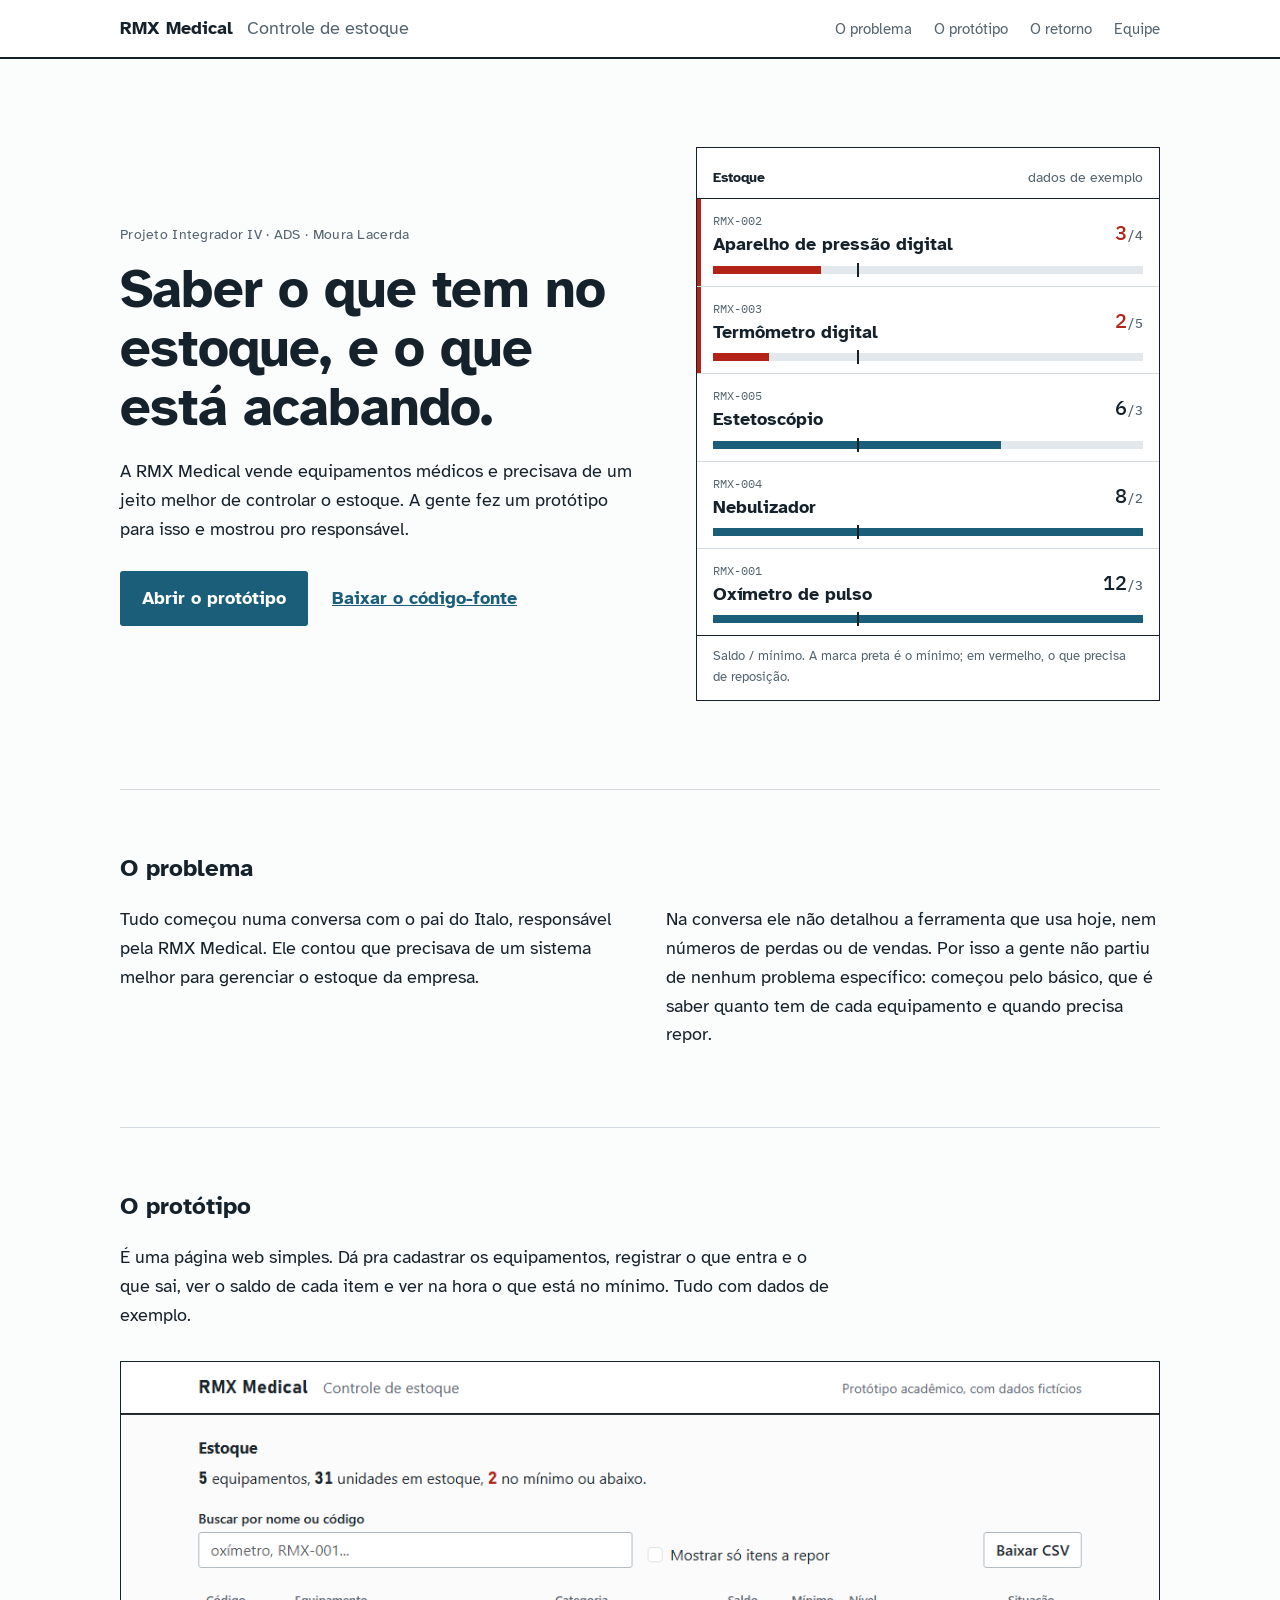
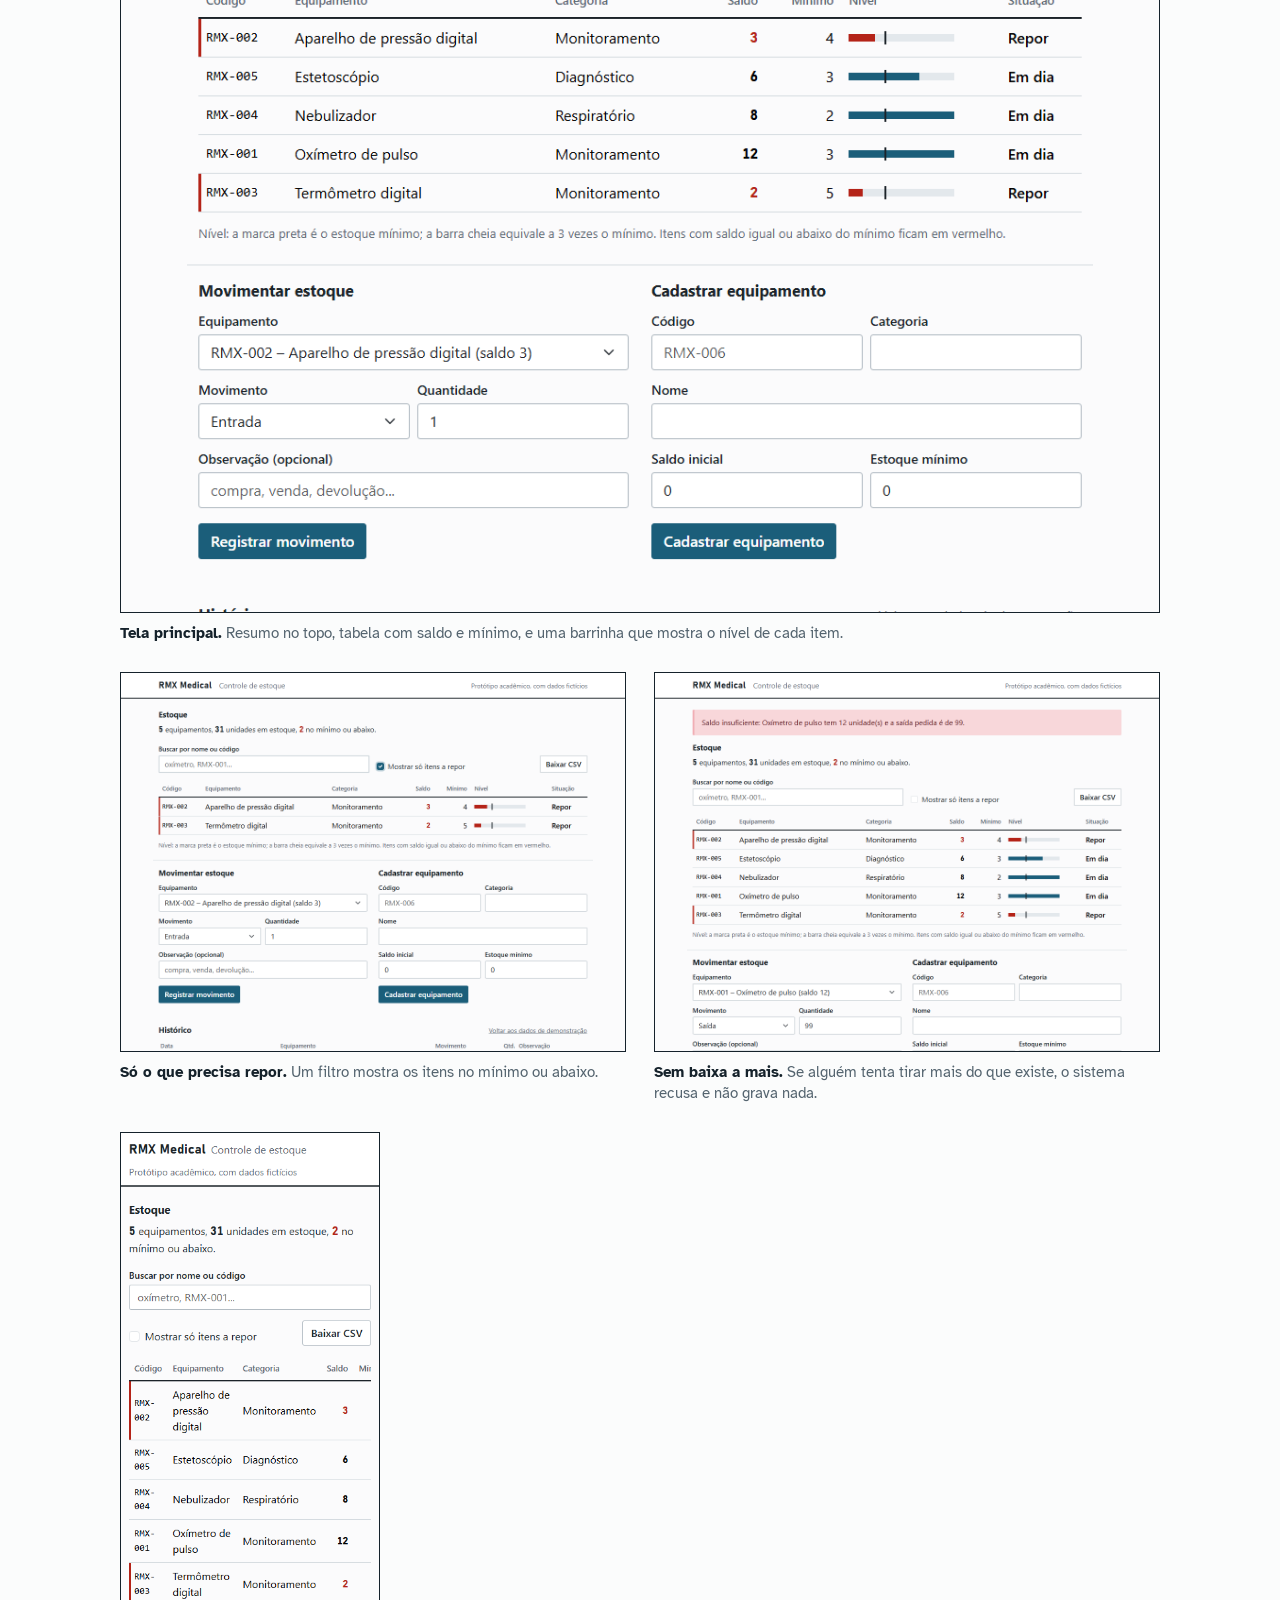
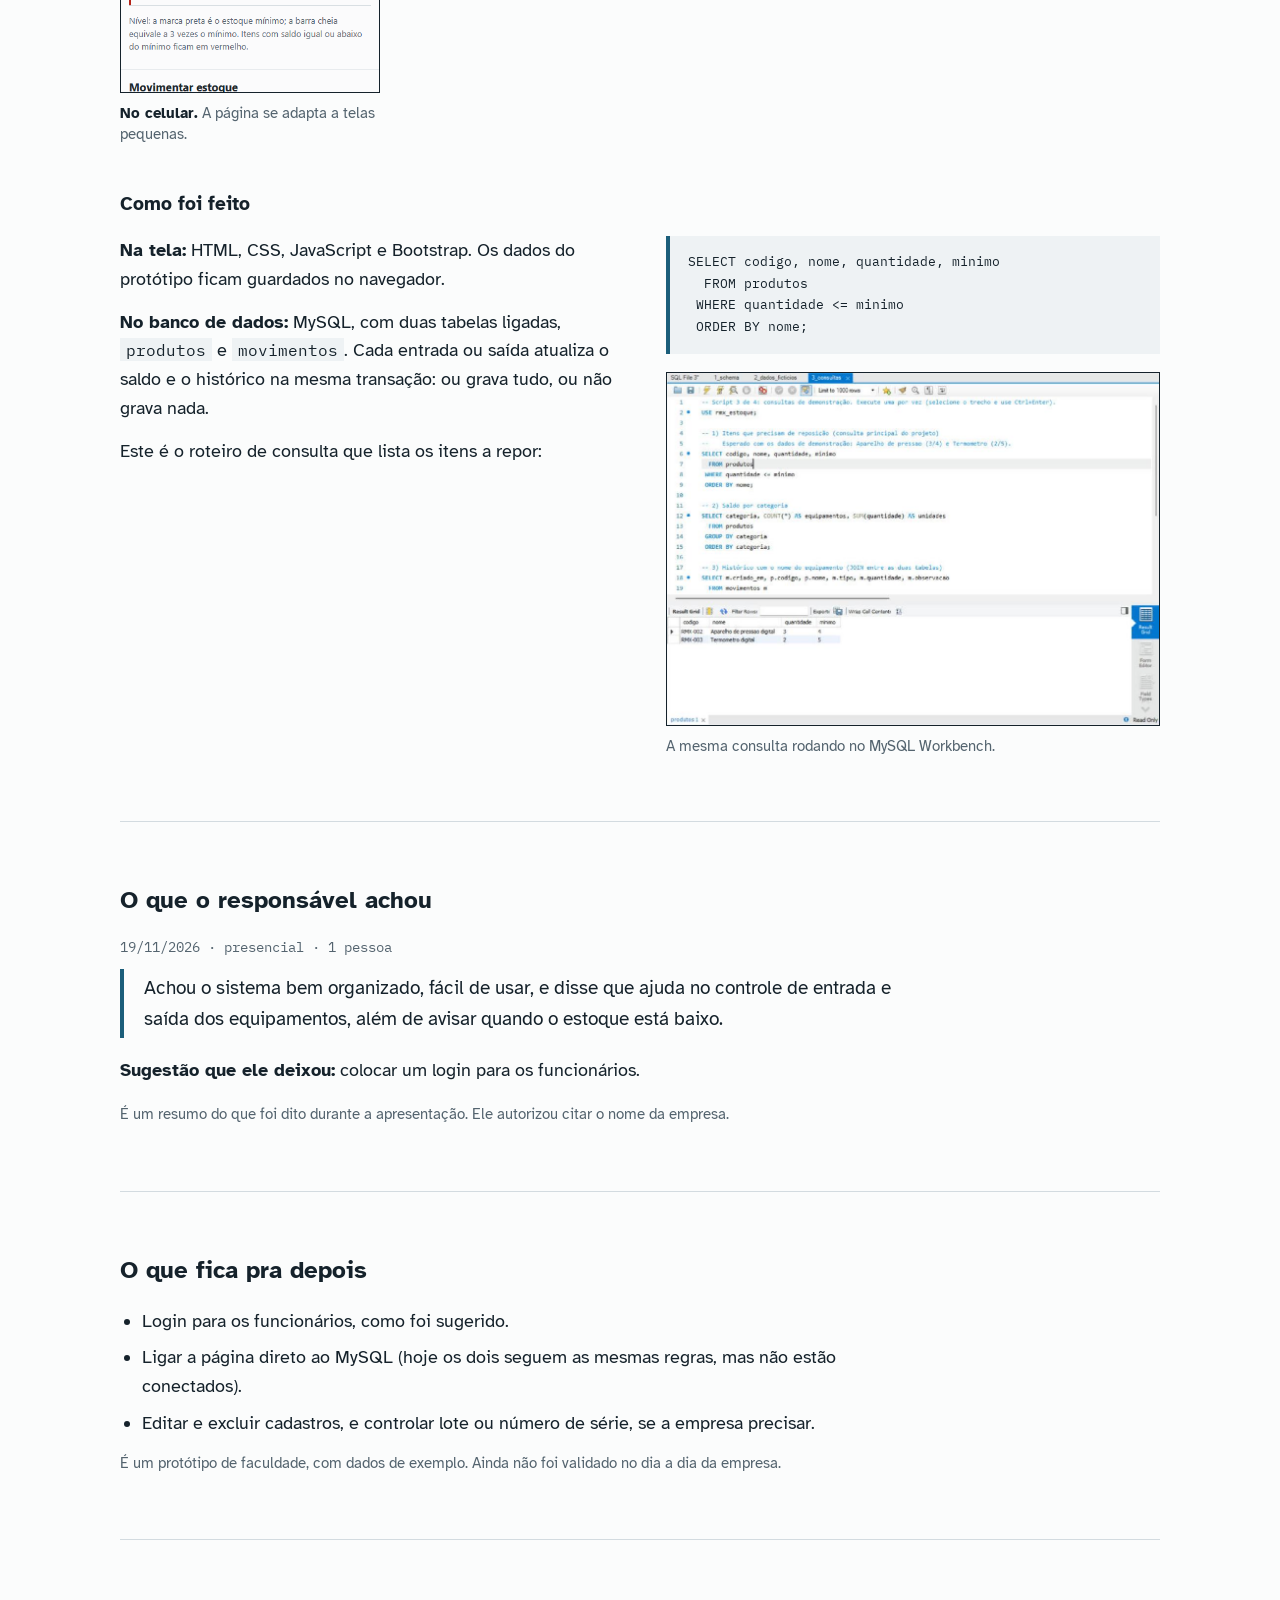
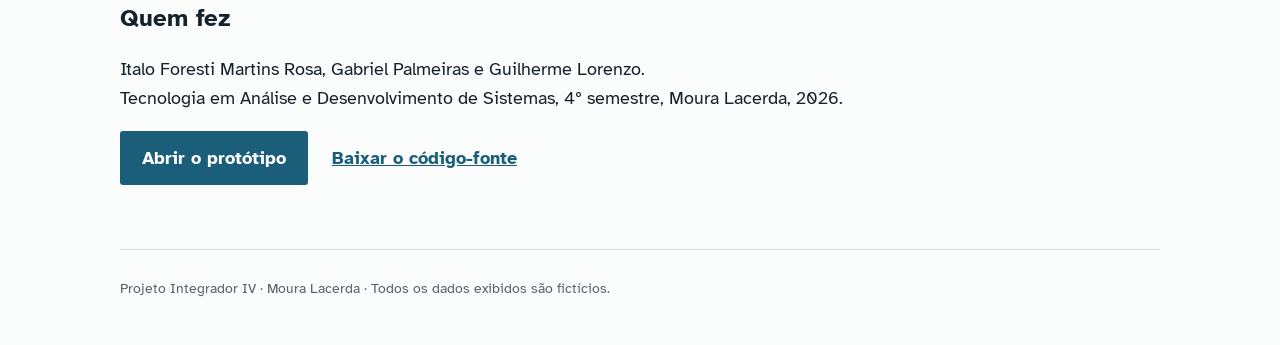
==== index.html @ 79e72b9f "Pagina de apresentacao do projeto RMX Medical (PI IV)" ====
<!DOCTYPE html>
<html lang="pt-BR">
<head>
  <meta charset="UTF-8">
  <meta name="viewport" content="width=device-width, initial-scale=1">
  <title>RMX Medical – Controle de estoque</title>
  <meta name="description" content="Protótipo de controle de estoque feito para a RMX Medical no Projeto Integrador IV (ADS, Moura Lacerda).">
  <link rel="preconnect" href="https://fonts.googleapis.com">
  <link rel="preconnect" href="https://fonts.gstatic.com" crossorigin>
  <link href="https://fonts.googleapis.com/css2?family=Atkinson+Hyperlegible:ital,wght@0,400;0,700;1,400&family=IBM+Plex+Mono:wght@400;500&display=swap" rel="stylesheet">
  <link rel="stylesheet" href="css/style.css">
</head>
<body>

<header class="topo">
  <div class="miolo topo-linha">
    <a class="marca" href="#inicio">RMX Medical <span>Controle de estoque</span></a>
    <nav aria-label="Seções">
      <a href="#problema">O problema</a>
      <a href="#prototipo">O protótipo</a>
      <a href="#retorno">O retorno</a>
      <a href="#equipe">Equipe</a>
    </nav>
  </div>
</header>

<main id="inicio">

  <!-- Abertura -->
  <section class="abertura miolo">
    <div class="abertura-texto">
      <p class="sobre">Projeto Integrador IV · ADS · Moura Lacerda</p>
      <h1>Saber o que tem no estoque, e o que está acabando.</h1>
      <p class="chamada">A RMX Medical vende equipamentos médicos e precisava de um jeito melhor de controlar o estoque. A gente fez um protótipo para isso e mostrou pro responsável.</p>
      <p class="acoes">
        <a class="botao" href="sistema/index.html">Abrir o protótipo</a>
        <a class="link" href="rmx-codigo-fonte.zip" download>Baixar o código-fonte</a>
      </p>
    </div>

    <figure class="painel" aria-label="Exemplo do que o protótipo mostra">
      <figcaption class="painel-topo"><span>Estoque</span><span>dados de exemplo</span></figcaption>
      <ul class="linhas">
        <li class="repor"><span class="cod">RMX-002</span><span class="nome">Aparelho de pressão digital</span><span class="num">3<small>/4</small></span><span class="barra" style="--n:25%"></span></li>
        <li class="repor"><span class="cod">RMX-003</span><span class="nome">Termômetro digital</span><span class="num">2<small>/5</small></span><span class="barra" style="--n:13%"></span></li>
        <li><span class="cod">RMX-005</span><span class="nome">Estetoscópio</span><span class="num">6<small>/3</small></span><span class="barra" style="--n:67%"></span></li>
        <li><span class="cod">RMX-004</span><span class="nome">Nebulizador</span><span class="num">8<small>/2</small></span><span class="barra" style="--n:100%"></span></li>
        <li><span class="cod">RMX-001</span><span class="nome">Oxímetro de pulso</span><span class="num">12<small>/3</small></span><span class="barra" style="--n:100%"></span></li>
      </ul>
      <p class="painel-nota">Saldo / mínimo. A marca preta é o mínimo; em vermelho, o que precisa de reposição.</p>
    </figure>
  </section>

  <!-- Problema -->
  <section class="bloco miolo" id="problema">
    <h2>O problema</h2>
    <div class="duas">
      <p>Tudo começou numa conversa com o pai do Italo, responsável pela RMX Medical. Ele contou que precisava de um sistema melhor para gerenciar o estoque da empresa.</p>
      <p>Na conversa ele não detalhou a ferramenta que usa hoje, nem números de perdas ou de vendas. Por isso a gente não partiu de nenhum problema específico: começou pelo básico, que é saber quanto tem de cada equipamento e quando precisa repor.</p>
    </div>
  </section>

  <!-- Protótipo -->
  <section class="bloco miolo" id="prototipo">
    <h2>O protótipo</h2>
    <p class="intro">É uma página web simples. Dá pra cadastrar os equipamentos, registrar o que entra e o que sai, ver o saldo de cada item e ver na hora o que está no mínimo. Tudo com dados de exemplo.</p>

    <div class="telas">
      <figure class="tela larga">
        <img src="img/tela-principal.png" alt="Tela principal do protótipo, com o resumo do estoque e a tabela de equipamentos" loading="lazy">
        <figcaption><b>Tela principal.</b> Resumo no topo, tabela com saldo e mínimo, e uma barrinha que mostra o nível de cada item.</figcaption>
      </figure>
      <figure class="tela">
        <img src="img/itens-a-repor.png" alt="Tela filtrada mostrando só os itens que precisam de reposição" loading="lazy">
        <figcaption><b>Só o que precisa repor.</b> Um filtro mostra os itens no mínimo ou abaixo.</figcaption>
      </figure>
      <figure class="tela">
        <img src="img/saida-recusada.png" alt="Aviso de saldo insuficiente ao tentar dar baixa em 99 unidades" loading="lazy">
        <figcaption><b>Sem baixa a mais.</b> Se alguém tenta tirar mais do que existe, o sistema recusa e não grava nada.</figcaption>
      </figure>
      <figure class="tela celular">
        <img src="img/celular.png" alt="O protótipo aberto na tela de um celular" loading="lazy">
        <figcaption><b>No celular.</b> A página se adapta a telas pequenas.</figcaption>
      </figure>
    </div>

    <h3>Como foi feito</h3>
    <div class="duas">
      <div>
        <p><b>Na tela:</b> HTML, CSS, JavaScript e Bootstrap. Os dados do protótipo ficam guardados no navegador.</p>
        <p><b>No banco de dados:</b> MySQL, com duas tabelas ligadas, <code>produtos</code> e <code>movimentos</code>. Cada entrada ou saída atualiza o saldo e o histórico na mesma transação: ou grava tudo, ou não grava nada.</p>
        <p>Este é o roteiro de consulta que lista os itens a repor:</p>
      </div>
      <div>
        <pre><code>SELECT codigo, nome, quantidade, minimo
  FROM produtos
 WHERE quantidade &lt;= minimo
 ORDER BY nome;</code></pre>
        <figure class="print">
          <img src="img/workbench-consulta.jpg" alt="Resultado da consulta de reposição no MySQL Workbench" loading="lazy">
          <figcaption>A mesma consulta rodando no MySQL Workbench.</figcaption>
        </figure>
      </div>
    </div>
  </section>

  <!-- Retorno -->
  <section class="bloco miolo" id="retorno">
    <h2>O que o responsável achou</h2>
    <div class="retorno">
      <p class="dados">19/11/2026 · presencial · 1 pessoa</p>
      <blockquote>
        <p>Achou o sistema bem organizado, fácil de usar, e disse que ajuda no controle de entrada e saída dos equipamentos, além de avisar quando o estoque está baixo.</p>
      </blockquote>
      <p><b>Sugestão que ele deixou:</b> colocar um login para os funcionários.</p>
      <p class="aviso">É um resumo do que foi dito durante a apresentação. Ele autorizou citar o nome da empresa.</p>
    </div>
  </section>

  <!-- Próximos passos -->
  <section class="bloco miolo" id="proximos">
    <h2>O que fica pra depois</h2>
    <ul class="lista">
      <li>Login para os funcionários, como foi sugerido.</li>
      <li>Ligar a página direto ao MySQL (hoje os dois seguem as mesmas regras, mas não estão conectados).</li>
      <li>Editar e excluir cadastros, e controlar lote ou número de série, se a empresa precisar.</li>
    </ul>
    <p class="aviso">É um protótipo de faculdade, com dados de exemplo. Ainda não foi validado no dia a dia da empresa.</p>
  </section>

  <!-- Equipe -->
  <section class="bloco miolo" id="equipe">
    <h2>Quem fez</h2>
    <p>Italo Foresti Martins Rosa, Gabriel Palmeiras e Guilherme Lorenzo.<br>
    Tecnologia em Análise e Desenvolvimento de Sistemas, 4º semestre, Moura Lacerda, 2026.</p>
    <p class="acoes">
      <a class="botao" href="sistema/index.html">Abrir o protótipo</a>
      <a class="link" href="rmx-codigo-fonte.zip" download>Baixar o código-fonte</a>
    </p>
  </section>
</main>

<footer class="miolo rodape">
  Projeto Integrador IV · Moura Lacerda · Todos os dados exibidos são fictícios.
</footer>

</body>
</html>
---- css/style.css ----
:root {
  --papel: #fbfcfc;
  --tinta: #15222b;
  --suave: #54646f;
  --linha: #d3dbe0;
  --aco: #1b5e7a;
  --aco-escuro: #144860;
  --alerta: #b42318;
  --fundo-cod: #eef2f4;
}

* { box-sizing: border-box; }
html { scroll-behavior: smooth; }

body {
  margin: 0;
  background: var(--papel);
  color: var(--tinta);
  font-family: "Atkinson Hyperlegible", "Segoe UI", system-ui, sans-serif;
  font-size: 18px;
  line-height: 1.6;
}

.miolo { width: min(1040px, 100% - 40px); margin-inline: auto; }

a { color: var(--aco); }
a:hover { color: var(--aco-escuro); }
:focus-visible { outline: 3px solid #e0a100; outline-offset: 3px; }

/* ---------- Topo ---------- */
.topo { border-bottom: 2px solid var(--tinta); background: #fff; }
.topo-linha { display: flex; flex-wrap: wrap; align-items: baseline; justify-content: space-between; gap: 6px 24px; padding: 14px 0; }
.marca { font-weight: 700; font-size: 1.15rem; text-decoration: none; color: var(--tinta); }
.marca span { font-weight: 400; color: var(--suave); margin-left: 8px; }
.topo nav { display: flex; flex-wrap: wrap; gap: 4px 22px; font-size: .95rem; }
.topo nav a { color: var(--suave); text-decoration: none; }
.topo nav a:hover { color: var(--tinta); text-decoration: underline; }

/* ---------- Abertura ---------- */
.abertura {
  display: grid;
  grid-template-columns: minmax(0, 1.05fr) minmax(0, 0.95fr);
  gap: clamp(28px, 5vw, 64px);
  align-items: center;
  padding: clamp(40px, 8vw, 88px) 0;
}
.sobre { margin: 0 0 14px; font-size: .9rem; color: var(--suave); letter-spacing: .02em; }
h1 {
  margin: 0 0 20px;
  font-size: clamp(2.1rem, 5.4vw, 3.4rem);
  line-height: 1.08;
  letter-spacing: -0.015em;
}
.chamada { margin: 0 0 26px; font-size: 1.15rem; max-width: 33em; }
.acoes { margin: 0; display: flex; flex-wrap: wrap; align-items: center; gap: 14px 24px; }

.botao {
  display: inline-block;
  padding: 13px 22px;
  background: var(--aco);
  color: #fff;
  text-decoration: none;
  font-weight: 700;
  border-radius: 3px;
}
.botao:hover { background: var(--aco-escuro); color: #fff; }
.link { font-weight: 700; }

/* Painel: a "assinatura" da página, o mesmo indicador de nível usado no sistema */
.painel { margin: 0; background: #fff; border: 1px solid var(--tinta); }
.painel-topo { display: flex; justify-content: space-between; padding: 10px 16px; border-bottom: 1px solid var(--tinta); font-size: .85rem; color: var(--suave); }
.painel-topo span:first-child { color: var(--tinta); font-weight: 700; }
.linhas { list-style: none; margin: 0; padding: 0; }
.linhas li {
  display: grid;
  grid-template-columns: auto 1fr auto;
  grid-template-areas: "cod cod num" "nome nome num" "barra barra barra";
  gap: 2px 14px;
  padding: 12px 16px;
  border-bottom: 1px solid var(--linha);
}
.linhas li:last-child { border-bottom: 0; }
.linhas .cod { grid-area: cod; font-family: "IBM Plex Mono", Consolas, monospace; font-size: .78rem; color: var(--suave); }
.linhas .nome { grid-area: nome; font-weight: 700; line-height: 1.25; }
.linhas .num { grid-area: num; align-self: center; font-family: "IBM Plex Mono", Consolas, monospace; font-weight: 500; font-size: 1.25rem; }
.linhas .num small { font-size: .8rem; color: var(--suave); }
.linhas .barra { grid-area: barra; position: relative; height: 8px; margin-top: 8px; background: #e3e8ec; }
.linhas .barra::before { content: ""; position: absolute; inset: 0 auto 0 0; width: var(--n); background: var(--aco); }
.linhas .barra::after { content: ""; position: absolute; left: 33.333%; top: -3px; bottom: -3px; width: 2px; background: var(--tinta); }
.linhas .repor { box-shadow: inset 4px 0 0 var(--alerta); }
.linhas .repor .num { color: var(--alerta); }
.linhas .repor .barra::before { background: var(--alerta); }
.painel-nota { margin: 0; padding: 10px 16px 12px; border-top: 1px solid var(--tinta); font-size: .82rem; color: var(--suave); }

/* ---------- Blocos ---------- */
.bloco { padding: clamp(36px, 6vw, 64px) 0; border-top: 1px solid var(--linha); }
h2 { margin: 0 0 22px; font-size: 1.5rem; line-height: 1.2; }
h3 { margin: 44px 0 16px; font-size: 1.2rem; }
.intro { max-width: 40em; margin: 0 0 32px; }
.duas { display: grid; grid-template-columns: repeat(2, minmax(0, 1fr)); gap: 12px clamp(24px, 4vw, 56px); }
.duas p { margin: 0 0 14px; }

/* ---------- Telas ---------- */
.telas { display: grid; grid-template-columns: repeat(2, minmax(0, 1fr)); gap: 28px; }
.tela { margin: 0; }
.tela.larga { grid-column: 1 / -1; }
.tela img, .print img { display: block; width: 100%; height: auto; border: 1px solid var(--tinta); background: #fff; }
.tela:not(.larga):not(.celular) img { aspect-ratio: 4 / 3; object-fit: cover; object-position: top; }
.tela.celular { justify-self: start; max-width: 260px; }
figcaption { margin-top: 10px; font-size: .92rem; color: var(--suave); line-height: 1.45; }
figcaption b { color: var(--tinta); }
.print { margin: 18px 0 0; }

pre {
  margin: 0;
  padding: 16px 18px;
  background: var(--fundo-cod);
  border-left: 4px solid var(--aco);
  overflow-x: auto;
  font-size: .9rem;
  line-height: 1.5;
}
code { font-family: "IBM Plex Mono", Consolas, monospace; font-size: .9em; }
p code { background: var(--fundo-cod); padding: 1px 6px; }

/* ---------- Retorno ---------- */
.retorno { max-width: 44em; }
.dados { margin: 0 0 10px; font-family: "IBM Plex Mono", Consolas, monospace; font-size: .85rem; color: var(--suave); }
blockquote { margin: 0 0 18px; padding: 4px 0 4px 20px; border-left: 4px solid var(--aco); font-size: 1.2rem; }
blockquote p { margin: 0; }
.aviso { color: var(--suave); font-size: .92rem; margin: 14px 0 0; }

.lista { margin: 0; padding-left: 1.2em; max-width: 44em; }
.lista li { margin-bottom: 8px; }

.rodape { padding: 28px 0 44px; border-top: 1px solid var(--linha); font-size: .88rem; color: var(--suave); }

/* ---------- Celular ---------- */
@media (max-width: 800px) {
  body { font-size: 17px; }
  .abertura, .duas, .telas { grid-template-columns: minmax(0, 1fr); }
  .tela.larga { grid-column: auto; }
  .tela.celular { max-width: 220px; }
}

@media (prefers-reduced-motion: reduce) { html { scroll-behavior: auto; } }
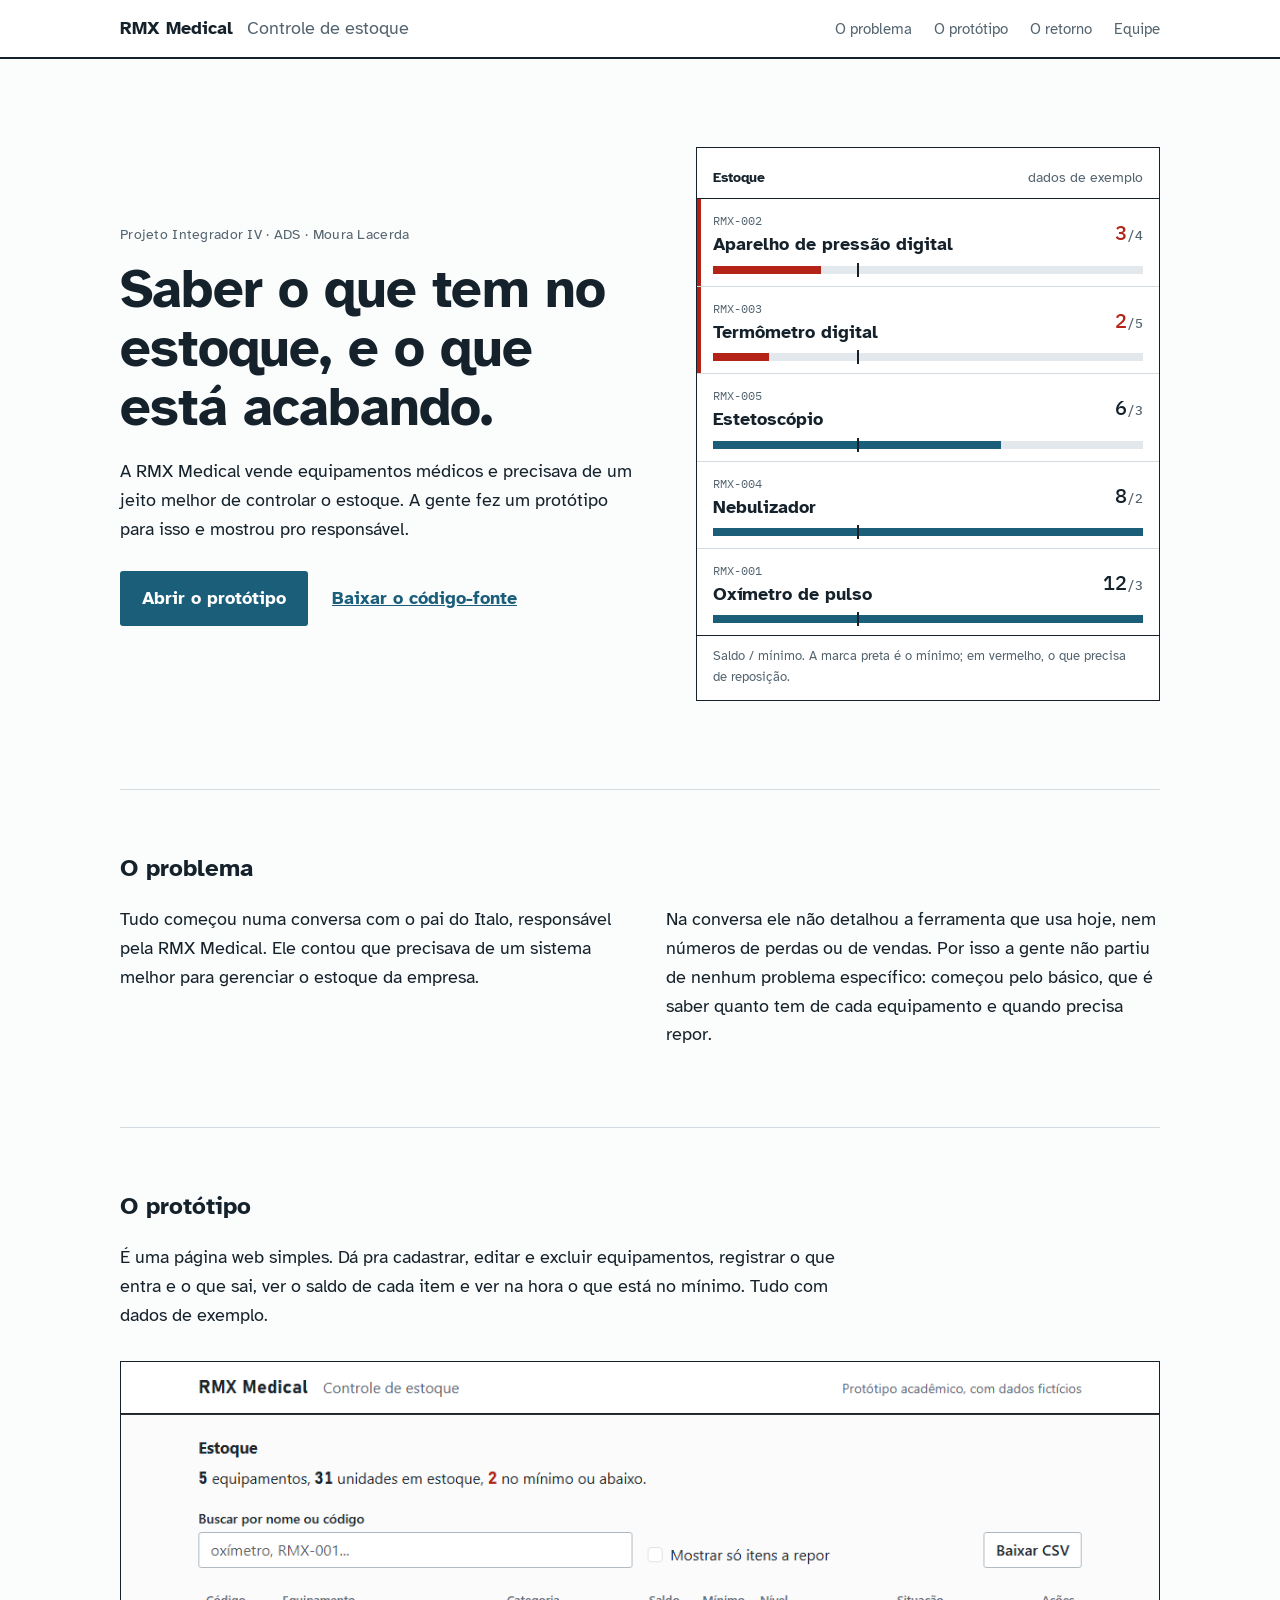
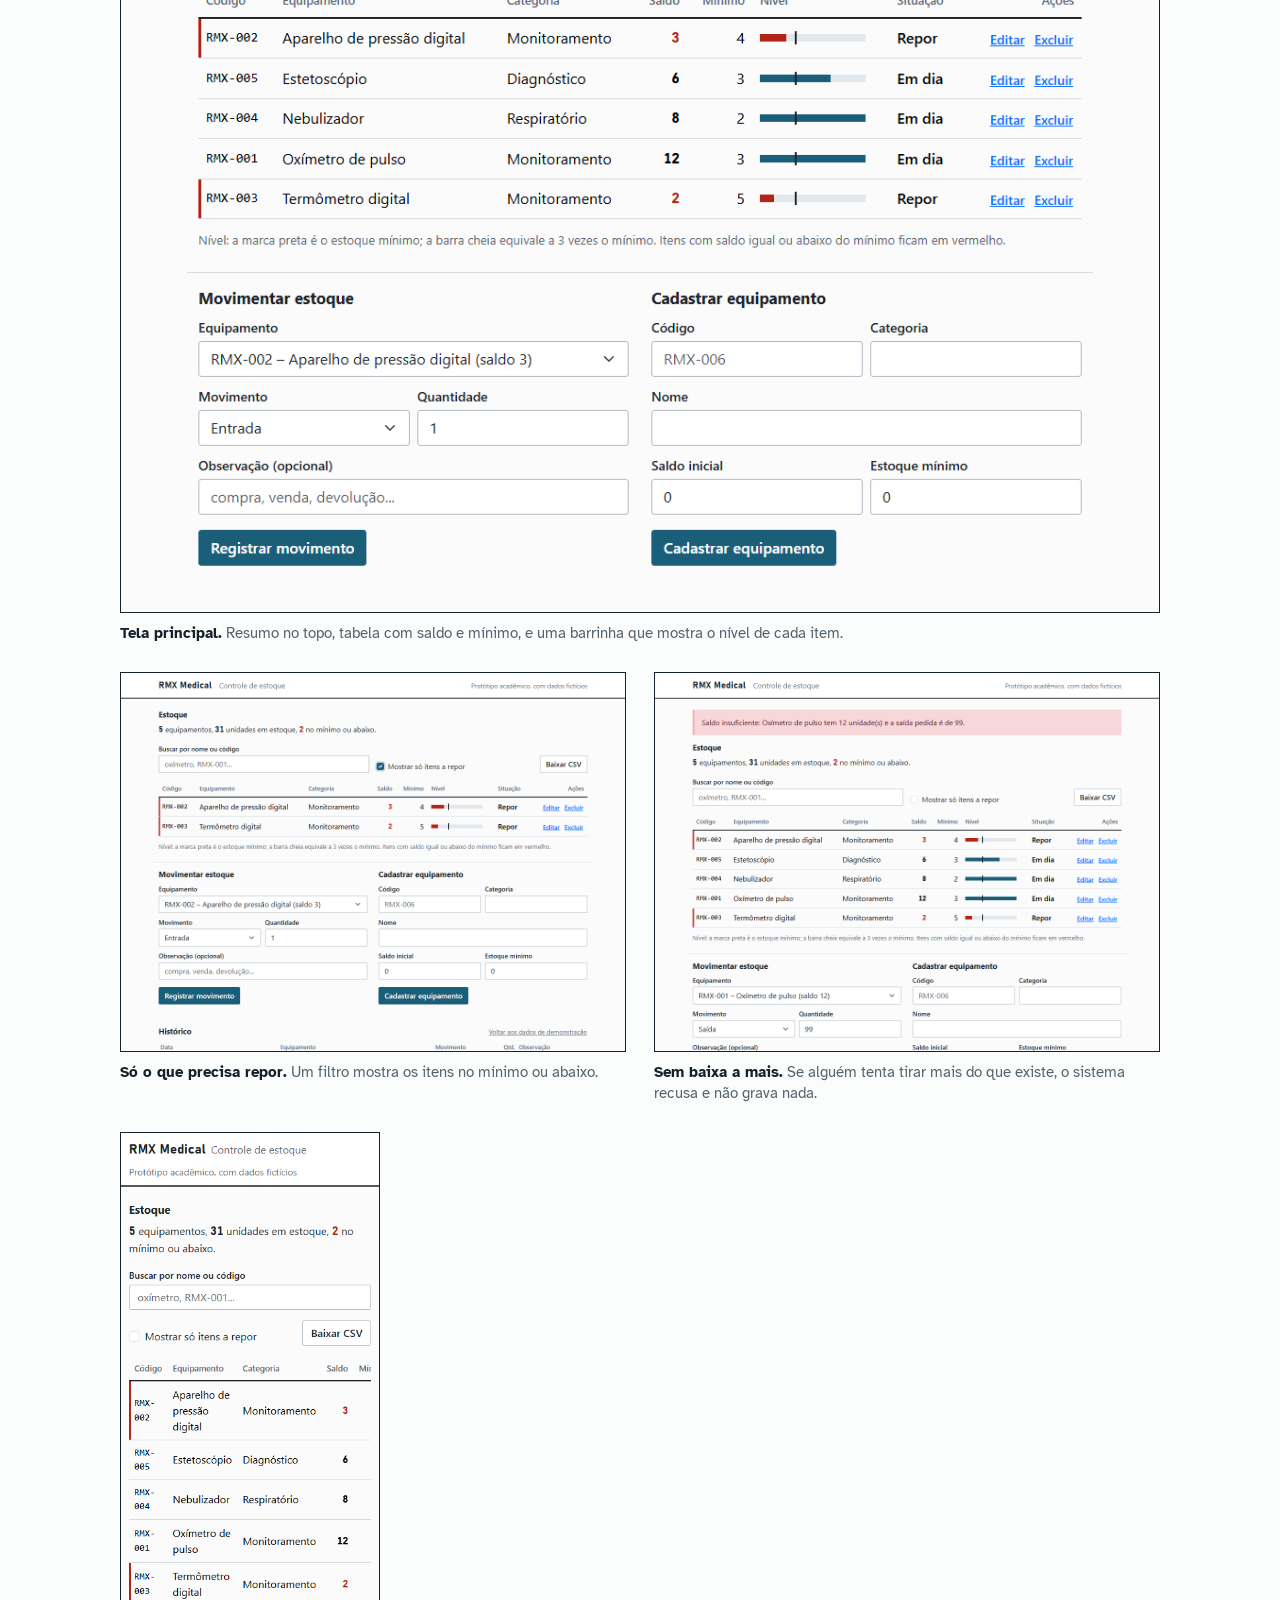
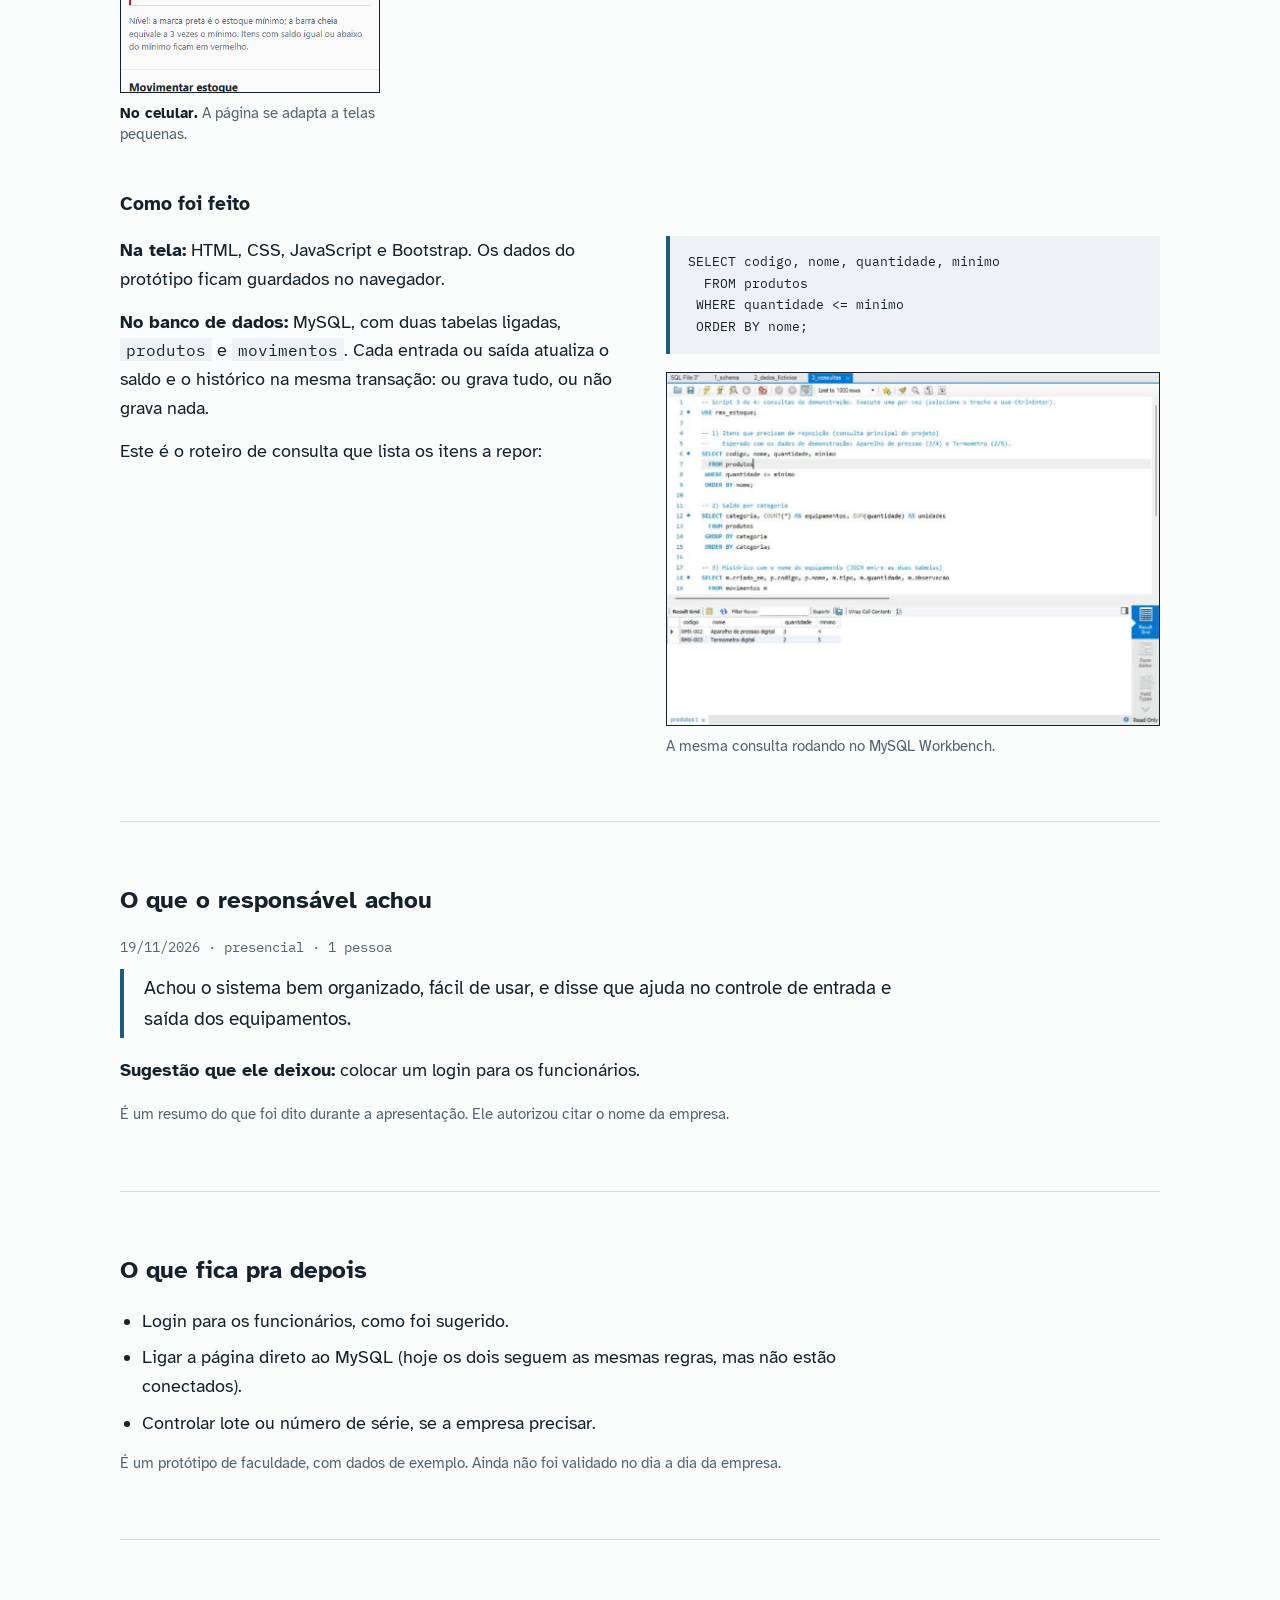
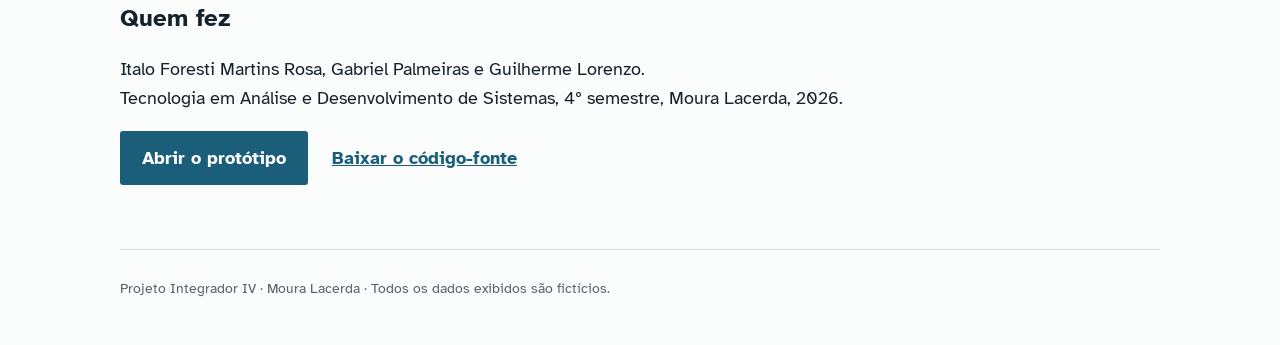
==== commit 4625dc86: "Adiciona editar e excluir ao prototipo e ajusta o retorno do responsavel" ====
--- a/index.html
+++ b/index.html
@@ -63,7 +63,7 @@
   <!-- Protótipo -->
   <section class="bloco miolo" id="prototipo">
     <h2>O protótipo</h2>
-    <p class="intro">É uma página web simples. Dá pra cadastrar os equipamentos, registrar o que entra e o que sai, ver o saldo de cada item e ver na hora o que está no mínimo. Tudo com dados de exemplo.</p>
+    <p class="intro">É uma página web simples. Dá pra cadastrar, editar e excluir equipamentos, registrar o que entra e o que sai, ver o saldo de cada item e ver na hora o que está no mínimo. Tudo com dados de exemplo.</p>
 
     <div class="telas">
       <figure class="tela larga">
@@ -110,7 +110,7 @@
     <div class="retorno">
       <p class="dados">19/11/2026 · presencial · 1 pessoa</p>
       <blockquote>
-        <p>Achou o sistema bem organizado, fácil de usar, e disse que ajuda no controle de entrada e saída dos equipamentos, além de avisar quando o estoque está baixo.</p>
+        <p>Achou o sistema bem organizado, fácil de usar, e disse que ajuda no controle de entrada e saída dos equipamentos.</p>
       </blockquote>
       <p><b>Sugestão que ele deixou:</b> colocar um login para os funcionários.</p>
       <p class="aviso">É um resumo do que foi dito durante a apresentação. Ele autorizou citar o nome da empresa.</p>
@@ -123,7 +123,7 @@
     <ul class="lista">
       <li>Login para os funcionários, como foi sugerido.</li>
       <li>Ligar a página direto ao MySQL (hoje os dois seguem as mesmas regras, mas não estão conectados).</li>
-      <li>Editar e excluir cadastros, e controlar lote ou número de série, se a empresa precisar.</li>
+      <li>Controlar lote ou número de série, se a empresa precisar.</li>
     </ul>
     <p class="aviso">É um protótipo de faculdade, com dados de exemplo. Ainda não foi validado no dia a dia da empresa.</p>
   </section>
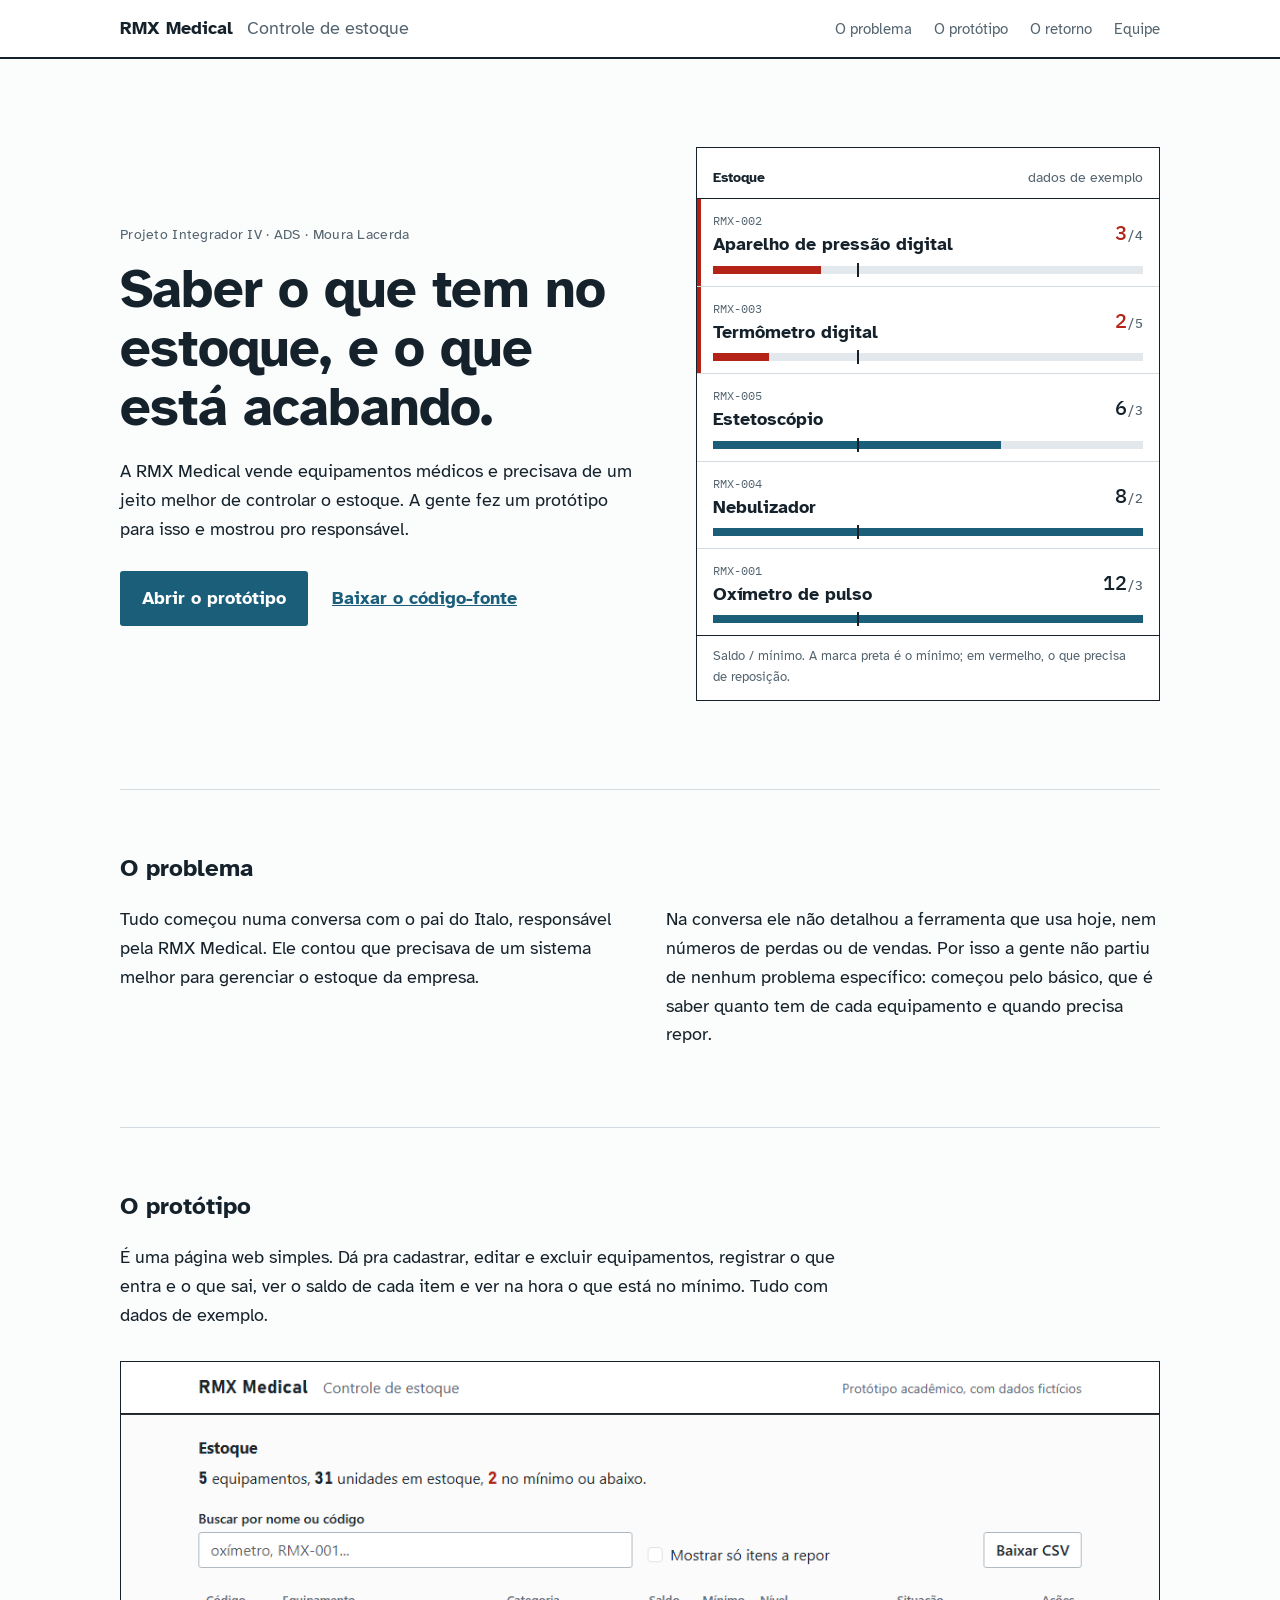
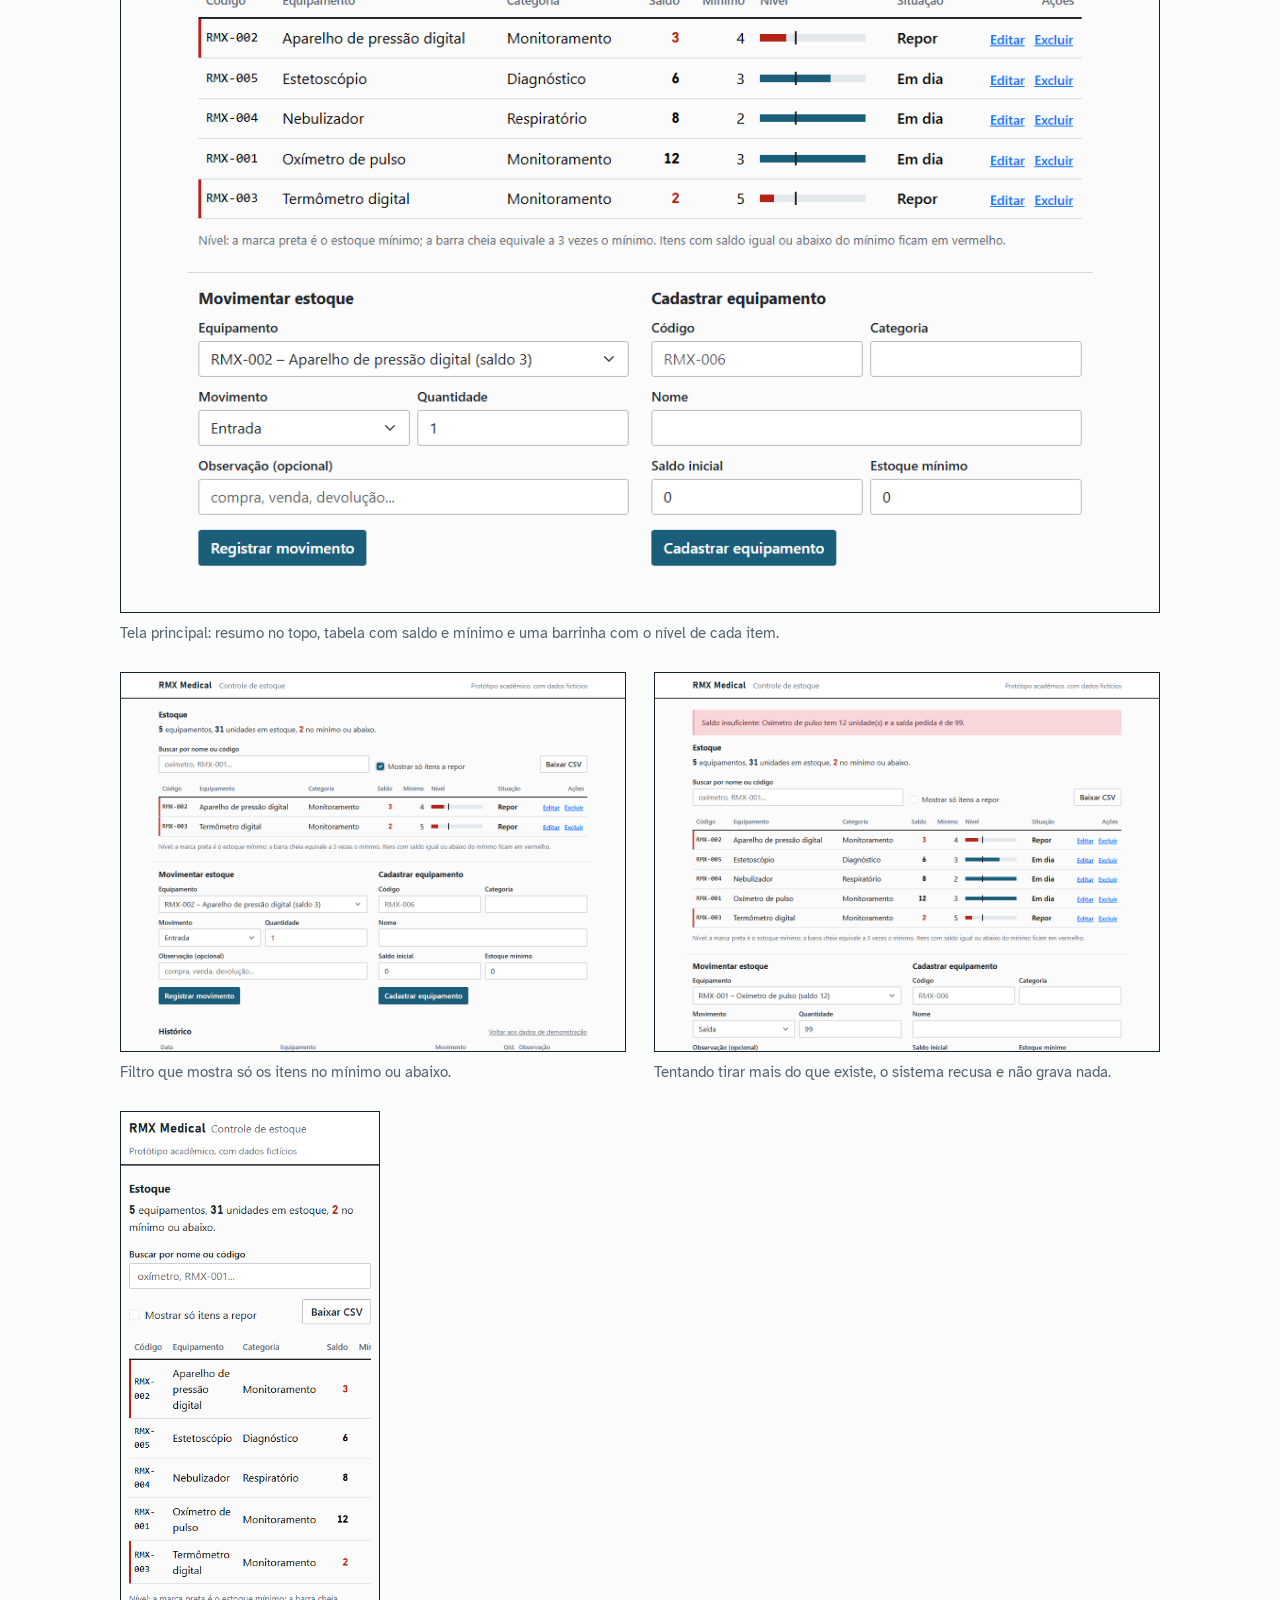
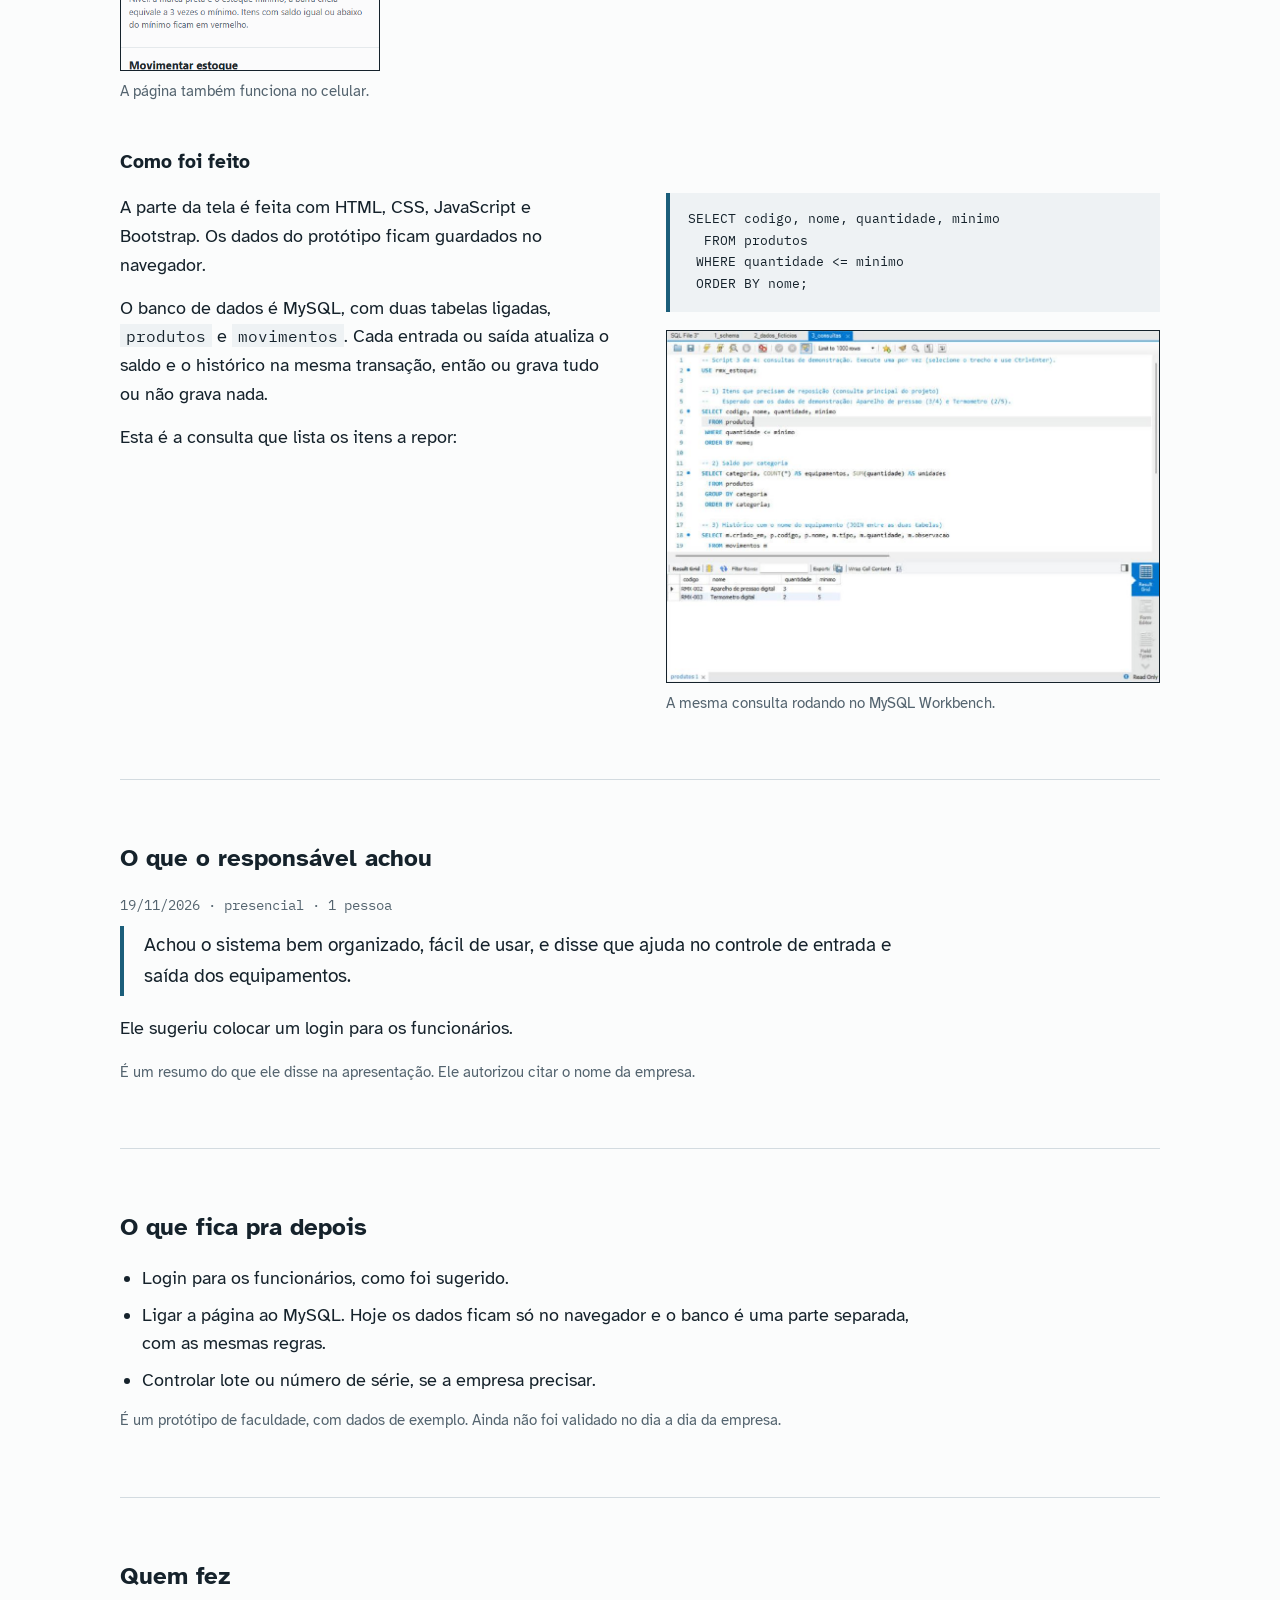
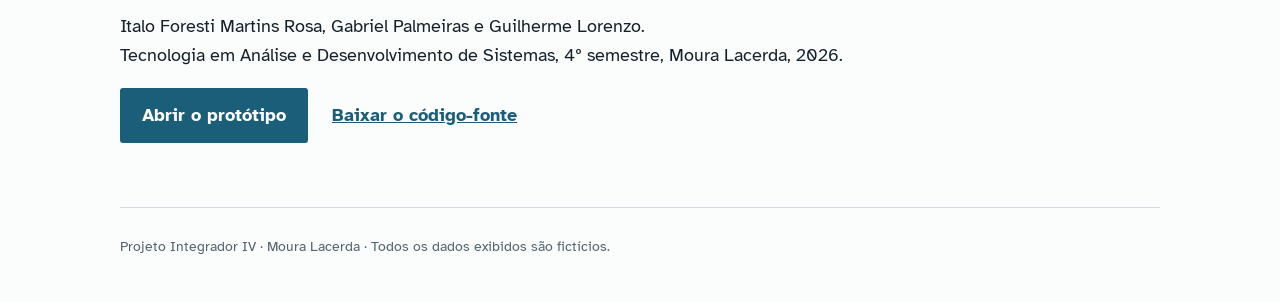
==== commit 77b14453: "Ajusta textos da pagina e do LEIA-ME" ====
--- a/index.html
+++ b/index.html
@@ -68,28 +68,28 @@
     <div class="telas">
       <figure class="tela larga">
         <img src="img/tela-principal.png" alt="Tela principal do protótipo, com o resumo do estoque e a tabela de equipamentos" loading="lazy">
-        <figcaption><b>Tela principal.</b> Resumo no topo, tabela com saldo e mínimo, e uma barrinha que mostra o nível de cada item.</figcaption>
+        <figcaption>Tela principal: resumo no topo, tabela com saldo e mínimo e uma barrinha com o nível de cada item.</figcaption>
       </figure>
       <figure class="tela">
         <img src="img/itens-a-repor.png" alt="Tela filtrada mostrando só os itens que precisam de reposição" loading="lazy">
-        <figcaption><b>Só o que precisa repor.</b> Um filtro mostra os itens no mínimo ou abaixo.</figcaption>
+        <figcaption>Filtro que mostra só os itens no mínimo ou abaixo.</figcaption>
       </figure>
       <figure class="tela">
         <img src="img/saida-recusada.png" alt="Aviso de saldo insuficiente ao tentar dar baixa em 99 unidades" loading="lazy">
-        <figcaption><b>Sem baixa a mais.</b> Se alguém tenta tirar mais do que existe, o sistema recusa e não grava nada.</figcaption>
+        <figcaption>Tentando tirar mais do que existe, o sistema recusa e não grava nada.</figcaption>
       </figure>
       <figure class="tela celular">
         <img src="img/celular.png" alt="O protótipo aberto na tela de um celular" loading="lazy">
-        <figcaption><b>No celular.</b> A página se adapta a telas pequenas.</figcaption>
+        <figcaption>A página também funciona no celular.</figcaption>
       </figure>
     </div>
 
     <h3>Como foi feito</h3>
     <div class="duas">
       <div>
-        <p><b>Na tela:</b> HTML, CSS, JavaScript e Bootstrap. Os dados do protótipo ficam guardados no navegador.</p>
-        <p><b>No banco de dados:</b> MySQL, com duas tabelas ligadas, <code>produtos</code> e <code>movimentos</code>. Cada entrada ou saída atualiza o saldo e o histórico na mesma transação: ou grava tudo, ou não grava nada.</p>
-        <p>Este é o roteiro de consulta que lista os itens a repor:</p>
+        <p>A parte da tela é feita com HTML, CSS, JavaScript e Bootstrap. Os dados do protótipo ficam guardados no navegador.</p>
+        <p>O banco de dados é MySQL, com duas tabelas ligadas, <code>produtos</code> e <code>movimentos</code>. Cada entrada ou saída atualiza o saldo e o histórico na mesma transação, então ou grava tudo ou não grava nada.</p>
+        <p>Esta é a consulta que lista os itens a repor:</p>
       </div>
       <div>
         <pre><code>SELECT codigo, nome, quantidade, minimo
@@ -112,8 +112,8 @@
       <blockquote>
         <p>Achou o sistema bem organizado, fácil de usar, e disse que ajuda no controle de entrada e saída dos equipamentos.</p>
       </blockquote>
-      <p><b>Sugestão que ele deixou:</b> colocar um login para os funcionários.</p>
-      <p class="aviso">É um resumo do que foi dito durante a apresentação. Ele autorizou citar o nome da empresa.</p>
+      <p>Ele sugeriu colocar um login para os funcionários.</p>
+      <p class="aviso">É um resumo do que ele disse na apresentação. Ele autorizou citar o nome da empresa.</p>
     </div>
   </section>
 
@@ -122,7 +122,7 @@
     <h2>O que fica pra depois</h2>
     <ul class="lista">
       <li>Login para os funcionários, como foi sugerido.</li>
-      <li>Ligar a página direto ao MySQL (hoje os dois seguem as mesmas regras, mas não estão conectados).</li>
+      <li>Ligar a página ao MySQL. Hoje os dados ficam só no navegador e o banco é uma parte separada, com as mesmas regras.</li>
       <li>Controlar lote ou número de série, se a empresa precisar.</li>
     </ul>
     <p class="aviso">É um protótipo de faculdade, com dados de exemplo. Ainda não foi validado no dia a dia da empresa.</p>
